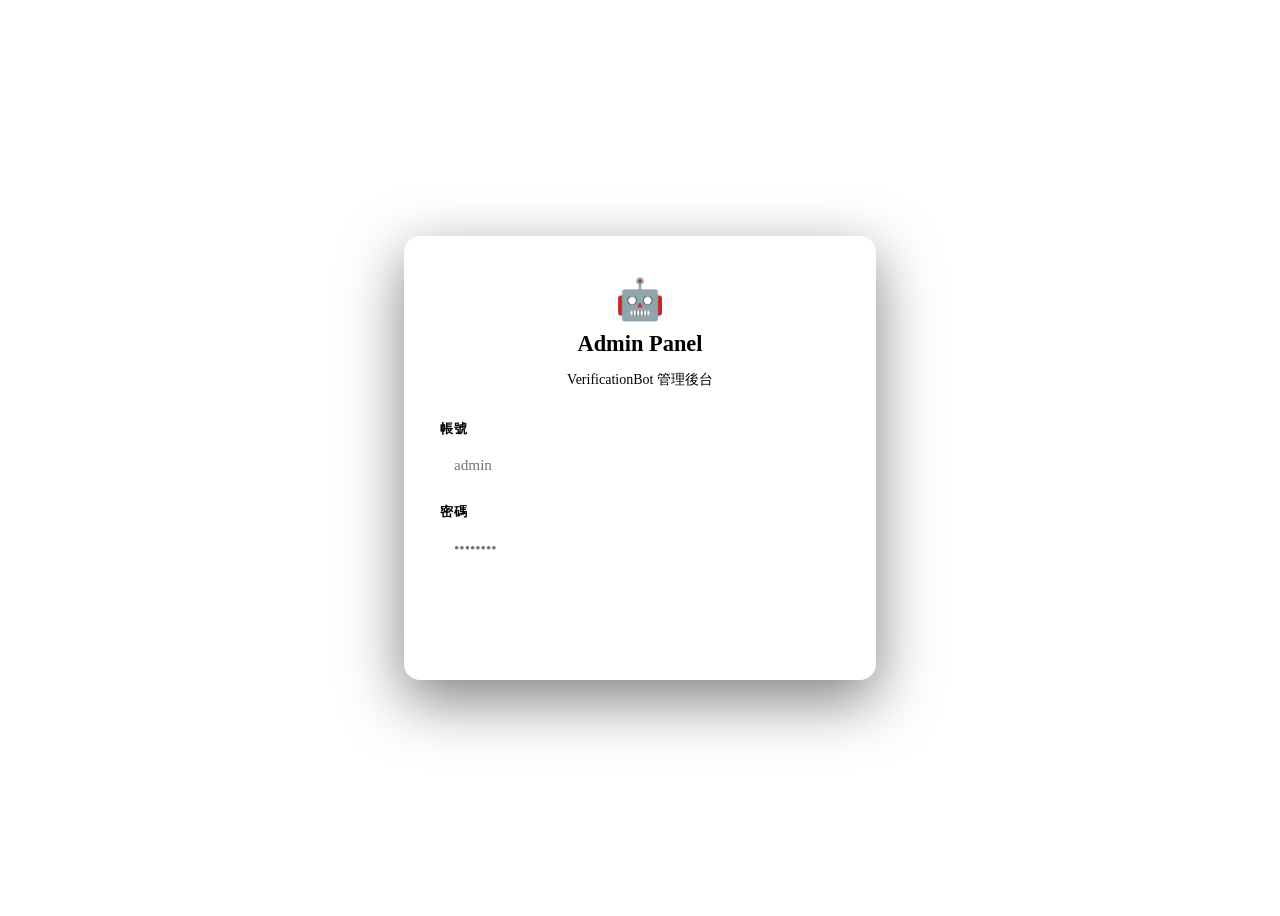
==== admin-ui/login.html @ e9896b65 "Initial release: Go Telegram verification bot - Google reCAPTCHA v2 + Cloudflare Turnstile support -" ====
<!DOCTYPE html>
<html lang="zh-TW">
<head>
<meta charset="UTF-8"/>
<meta name="viewport" content="width=device-width,initial-scale=1"/>
<title>登入 — VerificationBot Admin</title>
<link rel="preconnect" href="https://fonts.googleapis.com"/>
<link href="https://fonts.googleapis.com/css2?family=Inter:wght@400;500;600;700&display=swap" rel="stylesheet"/>
<link rel="stylesheet" href="/admin/assets/style.css"/>
<style>
body{display:flex;align-items:center;justify-content:center;min-height:100vh;background:var(--bg)}
.login-card{width:100%;max-width:400px;background:var(--surface);border:1px solid var(--border);border-radius:16px;padding:40px 36px;box-shadow:0 20px 60px rgba(0,0,0,.5);animation:fadeUp .4s ease}
.brand{text-align:center;margin-bottom:32px}
.brand-icon{font-size:2.5rem;margin-bottom:8px}
.brand h1{font-size:1.4rem;font-weight:700;color:var(--text);margin:0 0 4px}
.brand p{color:var(--muted);font-size:.875rem}
label{display:block;font-size:.8rem;font-weight:600;color:var(--muted);text-transform:uppercase;letter-spacing:.05em;margin-bottom:6px}
input[type=text],input[type=password]{width:100%;padding:12px 14px;background:var(--bg);border:1.5px solid var(--border);border-radius:10px;color:var(--text);font-size:.95rem;font-family:inherit;outline:none;transition:border-color .2s,box-shadow .2s;box-sizing:border-box}
input:focus{border-color:var(--accent);box-shadow:0 0 0 3px rgba(46,166,255,.15)}
.field{margin-bottom:18px}
.btn-primary{width:100%;padding:13px;background:var(--accent);border:none;border-radius:10px;color:#fff;font-size:.95rem;font-weight:600;cursor:pointer;transition:filter .2s,transform .1s;font-family:inherit;margin-top:6px}
.btn-primary:hover{filter:brightness(1.1)}
.btn-primary:active{transform:scale(.98)}
.error{display:none;background:rgba(248,81,73,.12);border:1px solid rgba(248,81,73,.3);color:#f85149;padding:10px 14px;border-radius:8px;font-size:.875rem;margin-bottom:16px}
</style>
</head>
<body>
<div class="login-card">
  <div class="brand">
    <div class="brand-icon" id="logo-placeholder">🤖</div>
    <h1 id="site-title">Admin Panel</h1>
    <p>VerificationBot 管理後台</p>
  </div>
  <div class="error" id="err-msg"></div>
  <div class="field"><label>帳號</label><input id="username" type="text" placeholder="admin" autocomplete="username"/></div>
  <div class="field"><label>密碼</label><input id="password" type="password" placeholder="••••••••" autocomplete="current-password"/></div>
  <button class="btn-primary" id="loginBtn" onclick="doLogin()">登入</button>
</div>
<script>
async function doLogin(){
  const btn=document.getElementById('loginBtn');
  const errEl=document.getElementById('err-msg');
  btn.textContent='登入中…'; btn.disabled=true; errEl.style.display='none';
  try{
    const res=await fetch('/admin/api/auth/login',{
      method:'POST',headers:{'Content-Type':'application/json'},
      body:JSON.stringify({username:document.getElementById('username').value,password:document.getElementById('password').value})
    });
    const data=await res.json();
    if(!res.ok){errEl.textContent=data.error||'登入失敗';errEl.style.display='block';}
    else{localStorage.setItem('token',data.token);localStorage.setItem('role',data.role);window.location='/admin/';}
  }catch(e){errEl.textContent='網路錯誤，請重試';errEl.style.display='block';}
  btn.textContent='登入'; btn.disabled=false;
}
document.addEventListener('keydown',e=>{if(e.key==='Enter')doLogin();});
// Load branding
fetch('/admin/api/settings').then(r=>r.json()).then(s=>{
  if(s.site_name)document.getElementById('site-title').textContent=s.site_name;
  if(s.site_logo)document.getElementById('logo-placeholder').innerHTML=`<img src="${s.site_logo}" style="height:48px;border-radius:8px"/>`;
  if(s.primary_color)document.documentElement.style.setProperty('--accent',s.primary_color);
}).catch(()=>{});
</script>
</body>
</html>
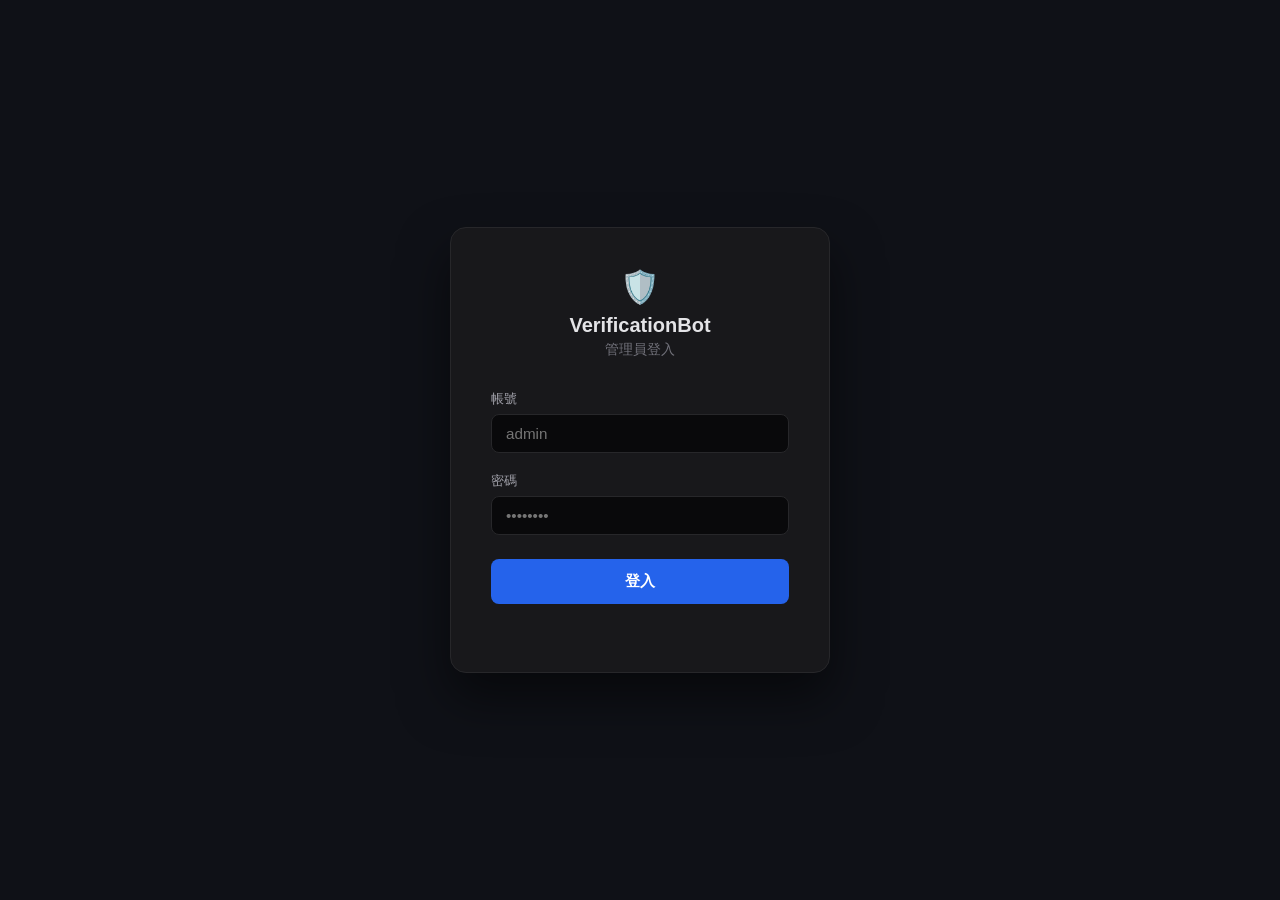
==== commit 72d58d9a: "fix: group ID normalization + clean admin UI rewrite - isEnabledGroup: normalize supergroup IDs so 2" ====
--- a/admin-ui/login.html
+++ b/admin-ui/login.html
@@ -1,64 +1,81 @@
 <!DOCTYPE html>
 <html lang="zh-TW">
 <head>
-<meta charset="UTF-8"/>
-<meta name="viewport" content="width=device-width,initial-scale=1"/>
-<title>登入 — VerificationBot Admin</title>
-<link rel="preconnect" href="https://fonts.googleapis.com"/>
-<link href="https://fonts.googleapis.com/css2?family=Inter:wght@400;500;600;700&display=swap" rel="stylesheet"/>
-<link rel="stylesheet" href="/admin/assets/style.css"/>
+<meta charset="UTF-8">
+<meta name="viewport" content="width=device-width, initial-scale=1">
+<title>Admin Login</title>
 <style>
-body{display:flex;align-items:center;justify-content:center;min-height:100vh;background:var(--bg)}
-.login-card{width:100%;max-width:400px;background:var(--surface);border:1px solid var(--border);border-radius:16px;padding:40px 36px;box-shadow:0 20px 60px rgba(0,0,0,.5);animation:fadeUp .4s ease}
-.brand{text-align:center;margin-bottom:32px}
-.brand-icon{font-size:2.5rem;margin-bottom:8px}
-.brand h1{font-size:1.4rem;font-weight:700;color:var(--text);margin:0 0 4px}
-.brand p{color:var(--muted);font-size:.875rem}
-label{display:block;font-size:.8rem;font-weight:600;color:var(--muted);text-transform:uppercase;letter-spacing:.05em;margin-bottom:6px}
-input[type=text],input[type=password]{width:100%;padding:12px 14px;background:var(--bg);border:1.5px solid var(--border);border-radius:10px;color:var(--text);font-size:.95rem;font-family:inherit;outline:none;transition:border-color .2s,box-shadow .2s;box-sizing:border-box}
-input:focus{border-color:var(--accent);box-shadow:0 0 0 3px rgba(46,166,255,.15)}
-.field{margin-bottom:18px}
-.btn-primary{width:100%;padding:13px;background:var(--accent);border:none;border-radius:10px;color:#fff;font-size:.95rem;font-weight:600;cursor:pointer;transition:filter .2s,transform .1s;font-family:inherit;margin-top:6px}
-.btn-primary:hover{filter:brightness(1.1)}
-.btn-primary:active{transform:scale(.98)}
-.error{display:none;background:rgba(248,81,73,.12);border:1px solid rgba(248,81,73,.3);color:#f85149;padding:10px 14px;border-radius:8px;font-size:.875rem;margin-bottom:16px}
+  *{box-sizing:border-box;margin:0;padding:0}
+  body{font-family:-apple-system,BlinkMacSystemFont,'Segoe UI',sans-serif;background:#0f1117;color:#e4e4e7;min-height:100vh;display:flex;align-items:center;justify-content:center}
+  .card{background:#18181b;border:1px solid #27272a;border-radius:16px;padding:40px;width:100%;max-width:380px;box-shadow:0 25px 50px rgba(0,0,0,.5)}
+  .logo{font-size:2rem;margin-bottom:8px;text-align:center}
+  h1{font-size:1.25rem;font-weight:600;text-align:center;margin-bottom:4px}
+  .sub{text-align:center;font-size:.85rem;color:#71717a;margin-bottom:32px}
+  label{display:block;font-size:.8rem;color:#a1a1aa;margin-bottom:6px;font-weight:500}
+  input{width:100%;background:#09090b;border:1px solid #27272a;border-radius:8px;padding:10px 14px;color:#e4e4e7;font-size:.95rem;outline:none;transition:border-color .2s}
+  input:focus{border-color:#3f3f46}
+  .field{margin-bottom:20px}
+  button{width:100%;background:#2563eb;color:#fff;border:none;border-radius:8px;padding:12px;font-size:.95rem;font-weight:600;cursor:pointer;transition:background .2s;margin-top:4px}
+  button:hover{background:#1d4ed8}
+  button:disabled{background:#27272a;color:#52525b;cursor:not-allowed}
+  .err{color:#f87171;font-size:.82rem;text-align:center;margin-top:12px;min-height:1.2em}
 </style>
 </head>
 <body>
-<div class="login-card">
-  <div class="brand">
-    <div class="brand-icon" id="logo-placeholder">🤖</div>
-    <h1 id="site-title">Admin Panel</h1>
-    <p>VerificationBot 管理後台</p>
+<div class="card">
+  <div class="logo">🛡️</div>
+  <h1 id="site-title">VerificationBot</h1>
+  <div class="sub">管理員登入</div>
+  <div class="field">
+    <label>帳號</label>
+    <input id="u" type="text" autocomplete="username" placeholder="admin">
   </div>
-  <div class="error" id="err-msg"></div>
-  <div class="field"><label>帳號</label><input id="username" type="text" placeholder="admin" autocomplete="username"/></div>
-  <div class="field"><label>密碼</label><input id="password" type="password" placeholder="••••••••" autocomplete="current-password"/></div>
-  <button class="btn-primary" id="loginBtn" onclick="doLogin()">登入</button>
+  <div class="field">
+    <label>密碼</label>
+    <input id="p" type="password" autocomplete="current-password" placeholder="••••••••">
+  </div>
+  <button id="btn" onclick="login()">登入</button>
+  <div class="err" id="err"></div>
 </div>
 <script>
-async function doLogin(){
-  const btn=document.getElementById('loginBtn');
-  const errEl=document.getElementById('err-msg');
-  btn.textContent='登入中…'; btn.disabled=true; errEl.style.display='none';
-  try{
-    const res=await fetch('/admin/api/auth/login',{
-      method:'POST',headers:{'Content-Type':'application/json'},
-      body:JSON.stringify({username:document.getElementById('username').value,password:document.getElementById('password').value})
+const btn = document.getElementById('btn');
+const errEl = document.getElementById('err');
+
+// Apply saved branding
+fetch('/admin/api/settings').then(r=>r.json()).then(s=>{
+  if(s.site_name) document.getElementById('site-title').textContent = s.site_name;
+  if(s.primary_color) document.querySelector('button').style.background = s.primary_color;
+}).catch(()=>{});
+
+// Check if already logged in
+if(localStorage.getItem('token')) window.location='/admin/';
+
+document.addEventListener('keydown', e => { if(e.key==='Enter') login(); });
+
+async function login() {
+  errEl.textContent = '';
+  btn.disabled = true;
+  btn.textContent = '登入中…';
+  try {
+    const res = await fetch('/admin/api/auth/login', {
+      method:'POST',
+      headers:{'Content-Type':'application/json'},
+      body: JSON.stringify({username: document.getElementById('u').value, password: document.getElementById('p').value})
     });
-    const data=await res.json();
-    if(!res.ok){errEl.textContent=data.error||'登入失敗';errEl.style.display='block';}
-    else{localStorage.setItem('token',data.token);localStorage.setItem('role',data.role);window.location='/admin/';}
-  }catch(e){errEl.textContent='網路錯誤，請重試';errEl.style.display='block';}
-  btn.textContent='登入'; btn.disabled=false;
+    const d = await res.json();
+    if(res.ok) {
+      localStorage.setItem('token', d.token);
+      localStorage.setItem('role', d.role);
+      window.location = '/admin/';
+    } else {
+      errEl.textContent = d.error || '登入失敗';
+    }
+  } catch(e) {
+    errEl.textContent = '無法連線到伺服器';
+  }
+  btn.disabled = false;
+  btn.textContent = '登入';
 }
-document.addEventListener('keydown',e=>{if(e.key==='Enter')doLogin();});
-// Load branding
-fetch('/admin/api/settings').then(r=>r.json()).then(s=>{
-  if(s.site_name)document.getElementById('site-title').textContent=s.site_name;
-  if(s.site_logo)document.getElementById('logo-placeholder').innerHTML=`<img src="${s.site_logo}" style="height:48px;border-radius:8px"/>`;
-  if(s.primary_color)document.documentElement.style.setProperty('--accent',s.primary_color);
-}).catch(()=>{});
 </script>
 </body>
 </html>
